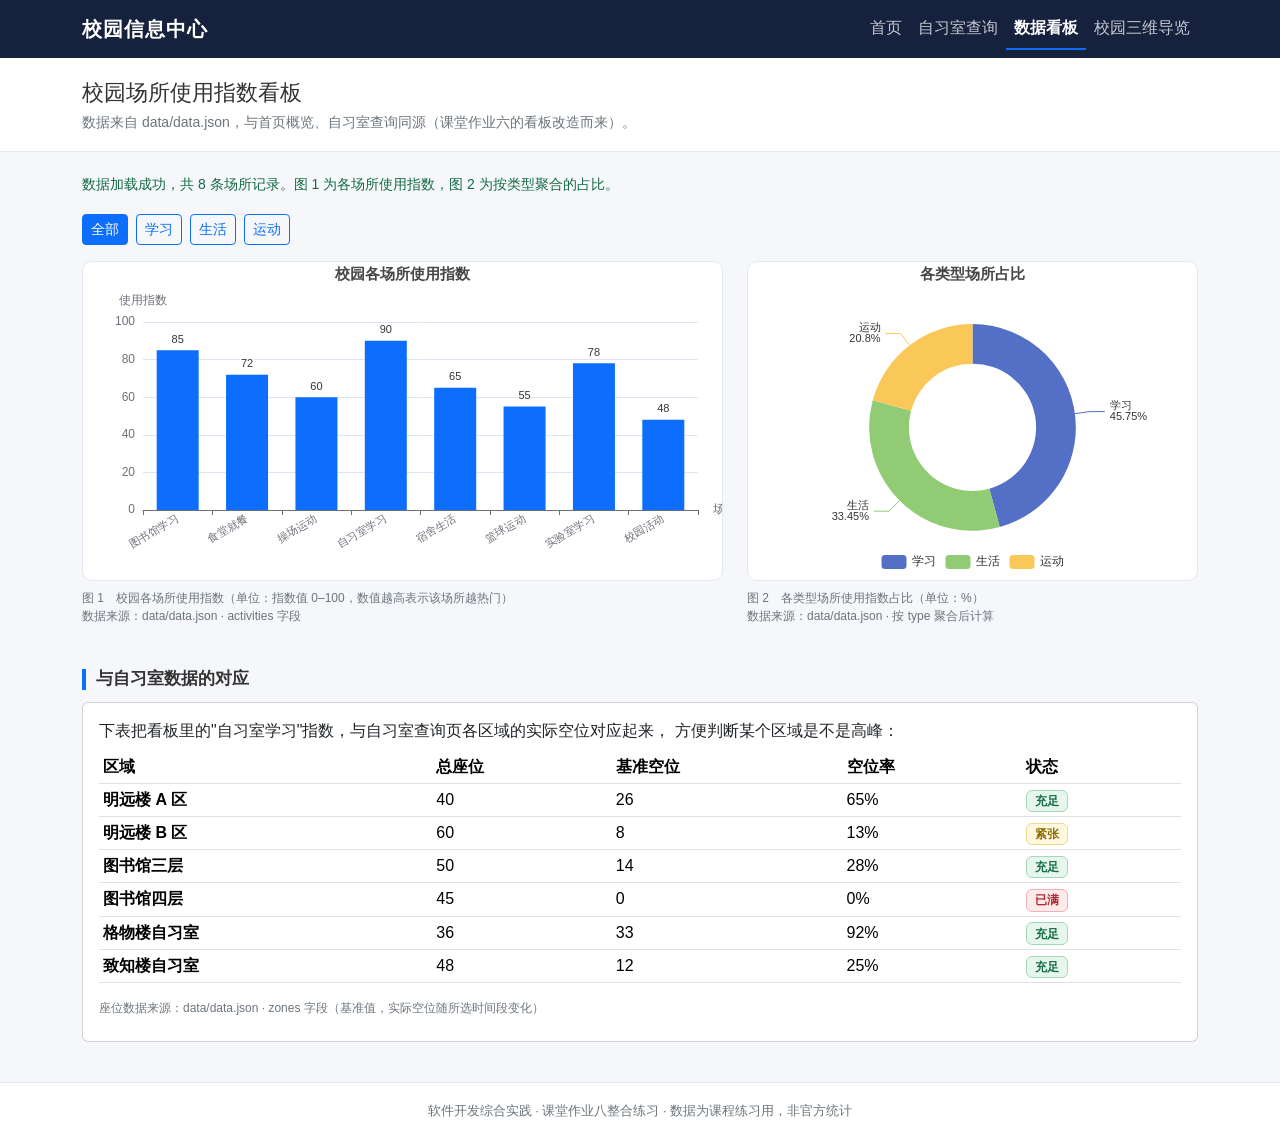
==== dashboard.html @ ce524764 "接入数据看板：柱状图与饼图渲染场所使用指数" ====
<!DOCTYPE html>
<html lang="zh-CN">

<head>
    <meta charset="UTF-8">
    <meta name="viewport" content="width=device-width, initial-scale=1.0">
    <title>数据看板 · 校园公共信息与数据展示中心</title>

    <link rel="stylesheet" href="libs/bootstrap.min.css">
    <link rel="stylesheet" href="css/style.css">
</head>

<body>

    <nav class="navbar navbar-expand-lg navbar-dark campus-navbar">
        <div class="container">
            <a class="navbar-brand" href="home.html">校园信息中心</a>

            <button class="navbar-toggler" type="button" data-bs-toggle="collapse"
                    data-bs-target="#mainNav" aria-controls="mainNav"
                    aria-expanded="false" aria-label="切换导航菜单">
                <span class="navbar-toggler-icon"></span>
            </button>

            <div class="collapse navbar-collapse" id="mainNav">
                <ul class="navbar-nav ms-auto">
                    <li class="nav-item"><a class="nav-link" href="home.html">首页</a></li>
                    <li class="nav-item"><a class="nav-link" href="study-room.html">自习室查询</a></li>
                    <li class="nav-item"><a class="nav-link" href="dashboard.html">数据看板</a></li>
                    <li class="nav-item"><a class="nav-link" href="three-d/scene.html">校园三维导览</a></li>
                </ul>
            </div>
        </div>
    </nav>

    <header class="page-head">
        <div class="container">
            <h1>校园场所使用指数看板</h1>
            <p>数据来自 data/data.json，与首页概览、自习室查询同源（课堂作业六的看板改造而来）。</p>
        </div>
    </header>

    <main class="container">

        <p id="feedback" role="status" aria-live="polite"></p>

        <!-- jQuery 交互：按场所类型筛选 -->
        <div class="d-flex flex-wrap gap-2 mb-3" id="filters">
            <button type="button" class="btn btn-primary btn-sm" data-type="全部">全部</button>
            <button type="button" class="btn btn-outline-primary btn-sm" data-type="学习">学习</button>
            <button type="button" class="btn btn-outline-primary btn-sm" data-type="生活">生活</button>
            <button type="button" class="btn btn-outline-primary btn-sm" data-type="运动">运动</button>
        </div>

        <div class="row g-4">
            <div class="col-12 col-lg-7">
                <div id="bar-chart" class="chart-box" role="img"
                     aria-label="柱状图：校园各场所使用指数"></div>
                <p class="chart-caption">
                    图 1　校园各场所使用指数（单位：指数值 0–100，数值越高表示该场所越热门）<br>
                    数据来源：data/data.json · activities 字段
                </p>
            </div>

            <div class="col-12 col-lg-5">
                <div id="pie-chart" class="chart-box" role="img"
                     aria-label="饼图：各类型场所的使用指数占比"></div>
                <p class="chart-caption">
                    图 2　各类型场所使用指数占比（单位：%）<br>
                    数据来源：data/data.json · 按 type 聚合后计算
                </p>
            </div>
        </div>

        <!-- 与自习室模块的数据衔接 -->
        <h2 class="section-title">与自习室数据的对应</h2>
        <div class="card">
            <div class="card-body">
                <p class="mb-2">
                    下表把看板里的"自习室学习"指数，与自习室查询页各区域的实际空位对应起来，
                    方便判断某个区域是不是高峰：
                </p>
                <div class="table-responsive">
                    <table class="table table-sm align-middle mb-0">
                        <caption class="chart-caption mb-0">
                            座位数据来源：data/data.json · zones 字段（基准值，实际空位随所选时间段变化）
                        </caption>
                        <thead>
                            <tr>
                                <th scope="col">区域</th>
                                <th scope="col">总座位</th>
                                <th scope="col">基准空位</th>
                                <th scope="col">空位率</th>
                                <th scope="col">状态</th>
                            </tr>
                        </thead>
                        <tbody id="zone-table">
                            <!-- 由 js/dashboard.js 渲染 -->
                        </tbody>
                    </table>
                </div>
            </div>
        </div>

    </main>

    <footer class="campus-footer">
        <div class="container">
            软件开发综合实践 · 课堂作业八整合练习 · 数据为课程练习用，非官方统计
        </div>
    </footer>

    <!-- 加载顺序：jQuery → ECharts → Bootstrap → main.js → 页面脚本 -->
    <script src="libs/jquery-3.7.1.min.js"></script>
    <script src="libs/echarts.min.js"></script>
    <script src="libs/bootstrap.bundle.min.js"></script>
    <script src="js/main.js"></script>
    <script src="js/dashboard.js"></script>
</body>

</html>
---- css/style.css ----
/* ============================================================
   校园公共信息与数据展示中心 — 自定义样式
   引入顺序：Bootstrap → 本文件（保证本文件能覆盖 Bootstrap）
   ============================================================ */

:root {
    --campus-dark: #16213e;
    --campus-blue: #0d6efd;
    --campus-bg: #f5f7fa;
}

body {
    background: var(--campus-bg);
    font-family: "Microsoft YaHei", "PingFang SC", sans-serif;
    color: #333;
}

/* 顶部导航：全站统一 */
.campus-navbar {
    background: var(--campus-dark);
}

.campus-navbar .navbar-brand {
    font-weight: 700;
    letter-spacing: 1px;
}

.campus-navbar .nav-link {
    color: rgba(255, 255, 255, .75);
}

.campus-navbar .nav-link:hover {
    color: #fff;
}

/* 当前页高亮（由 js/main.js 按文件名自动加 active 类） */
.campus-navbar .nav-link.active {
    color: #fff;
    font-weight: 700;
    border-bottom: 2px solid var(--campus-blue);
}

/* 页面标题区 */
.page-head {
    background: #fff;
    border-bottom: 1px solid #e5e8ee;
    padding: 22px 0 18px;
    margin-bottom: 22px;
}

.page-head h1 {
    font-size: 22px;
    margin: 0 0 6px;
}

.page-head p {
    margin: 0;
    color: #6c757d;
    font-size: 14px;
}

/* 数据概览卡片 */
.stat-card {
    background: #fff;
    border: 1px solid #e5e8ee;
    border-radius: 10px;
    padding: 16px 18px;
    height: 100%;
}

.stat-card .label {
    color: #6c757d;
    font-size: 13px;
}

.stat-card .value {
    font-size: 26px;
    font-weight: 700;
    color: var(--campus-dark);
    line-height: 1.3;
}

.stat-card .unit {
    font-size: 13px;
    font-weight: 400;
    color: #6c757d;
    margin-left: 2px;
}

/* 区块 */
.section-title {
    font-size: 17px;
    font-weight: 700;
    margin: 26px 0 12px;
    padding-left: 10px;
    border-left: 4px solid var(--campus-blue);
}

/* 图表容器：必须给定高度，否则 echarts 尺寸为 0 不显示 */
.chart-box {
    width: 100%;
    height: 320px;
    background: #fff;
    border: 1px solid #e5e8ee;
    border-radius: 10px;
}

/* 图表标题与来源说明 */
.chart-caption {
    font-size: 12px;
    color: #6c757d;
    margin: 8px 0 18px;
}

/* 自习室卡片 */
.zone-card {
    background: #fff;
    border: 1px solid #e5e8ee;
    border-radius: 10px;
    padding: 14px 16px;
    height: 100%;
}

.zone-card .zone-name {
    font-weight: 700;
    font-size: 15px;
}

.zone-card .zone-meta {
    font-size: 12px;
    color: #6c757d;
}

/* 状态标签：文字 + 颜色双重提示，不只用颜色传达信息 */
.badge-free {
    background: #e7f6ec;
    color: #146c43;
    border: 1px solid #a3d9b8;
}

.badge-few {
    background: #fff8e1;
    color: #8a6d00;
    border: 1px solid #f0d98c;
}

.badge-full {
    background: #fdeaea;
    color: #b02a37;
    border: 1px solid #f1b0b7;
}

.zone-card.is-full {
    opacity: .82;
}

/* 反馈条 */
#feedback {
    min-height: 24px;
    font-size: 14px;
}

.feedback-error {
    color: #b02a37;
}

.feedback-ok {
    color: #146c43;
}

/* 三维页：让画布铺满内容区 */
#scene-container {
    width: 100%;
    height: 560px;
    background: var(--campus-dark);
    border-radius: 10px;
    overflow: hidden;
    position: relative;
}

#scene-container canvas {
    display: block;
}

.scene-tip {
    position: absolute;
    left: 12px;
    bottom: 12px;
    color: rgba(255, 255, 255, .8);
    font-size: 12px;
    background: rgba(0, 0, 0, .35);
    padding: 6px 10px;
    border-radius: 6px;
}

/* 页脚 */
.campus-footer {
    margin-top: 40px;
    padding: 18px 0;
    background: #fff;
    border-top: 1px solid #e5e8ee;
    color: #6c757d;
    font-size: 13px;
    text-align: center;
}

/* 手机宽度下：图表适当降低高度，避免过窄显得拥挤 */
@media (max-width: 575.98px) {
    .chart-box {
        height: 260px;
    }

    #scene-container {
        height: 380px;
    }
}
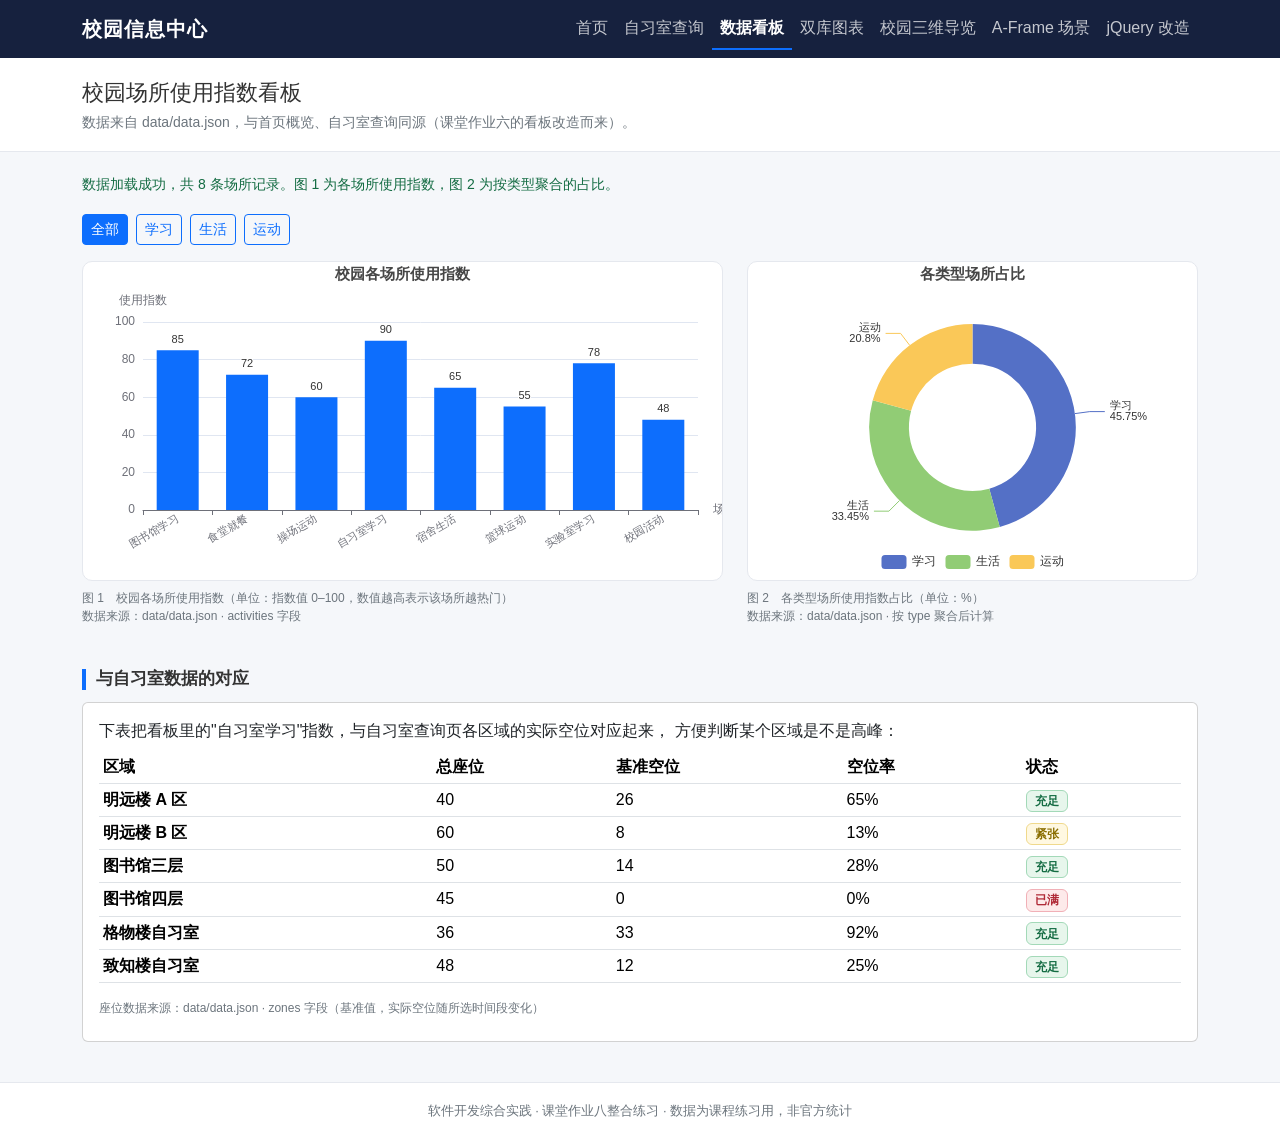
==== commit 6606828a: "新增Chart.js图表页、A-Frame场景与jQuery改造对照页" ====
--- a/dashboard.html
+++ b/dashboard.html
@@ -27,7 +27,10 @@
                     <li class="nav-item"><a class="nav-link" href="home.html">首页</a></li>
                     <li class="nav-item"><a class="nav-link" href="study-room.html">自习室查询</a></li>
                     <li class="nav-item"><a class="nav-link" href="dashboard.html">数据看板</a></li>
+                    <li class="nav-item"><a class="nav-link" href="charts.html">双库图表</a></li>
                     <li class="nav-item"><a class="nav-link" href="three-d/scene.html">校园三维导览</a></li>
+                    <li class="nav-item"><a class="nav-link" href="a-frame/campus.html">A-Frame 场景</a></li>
+                    <li class="nav-item"><a class="nav-link" href="jq-demo.html">jQuery 改造</a></li>
                 </ul>
             </div>
         </div>
